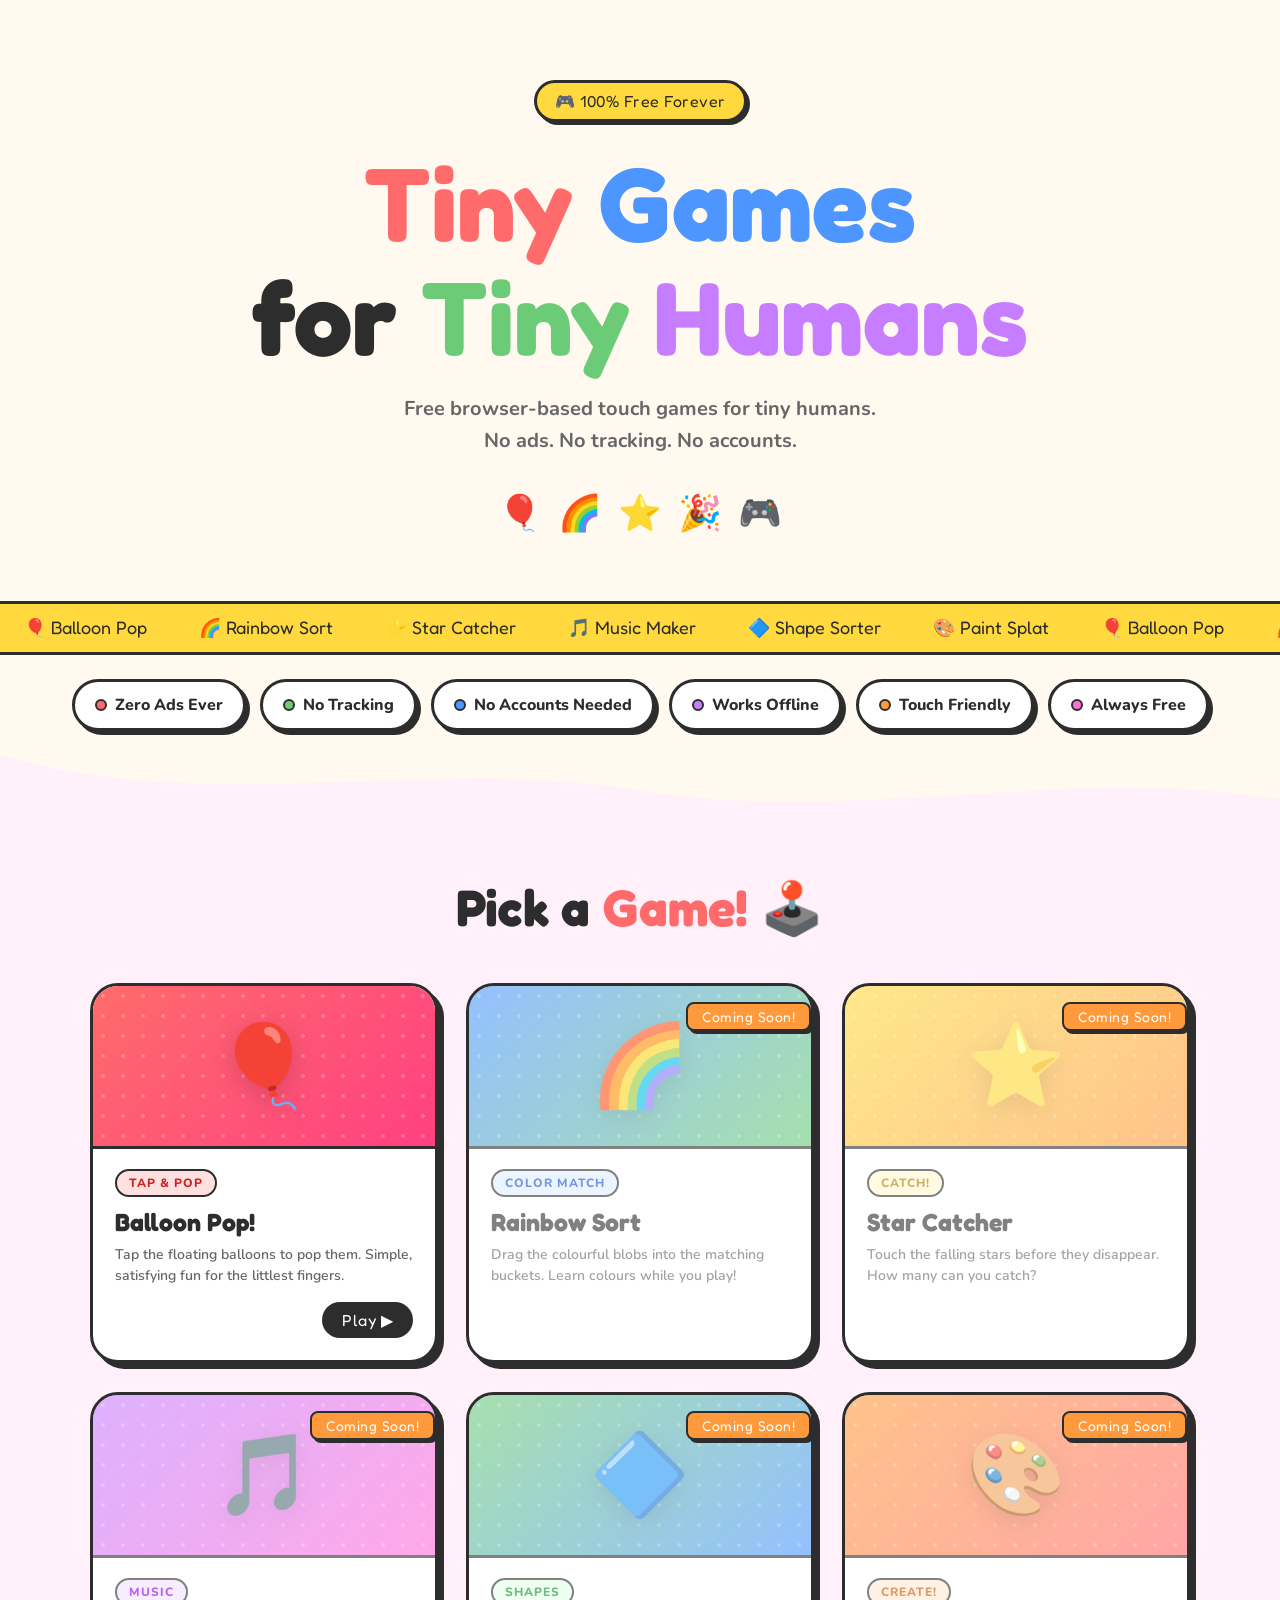
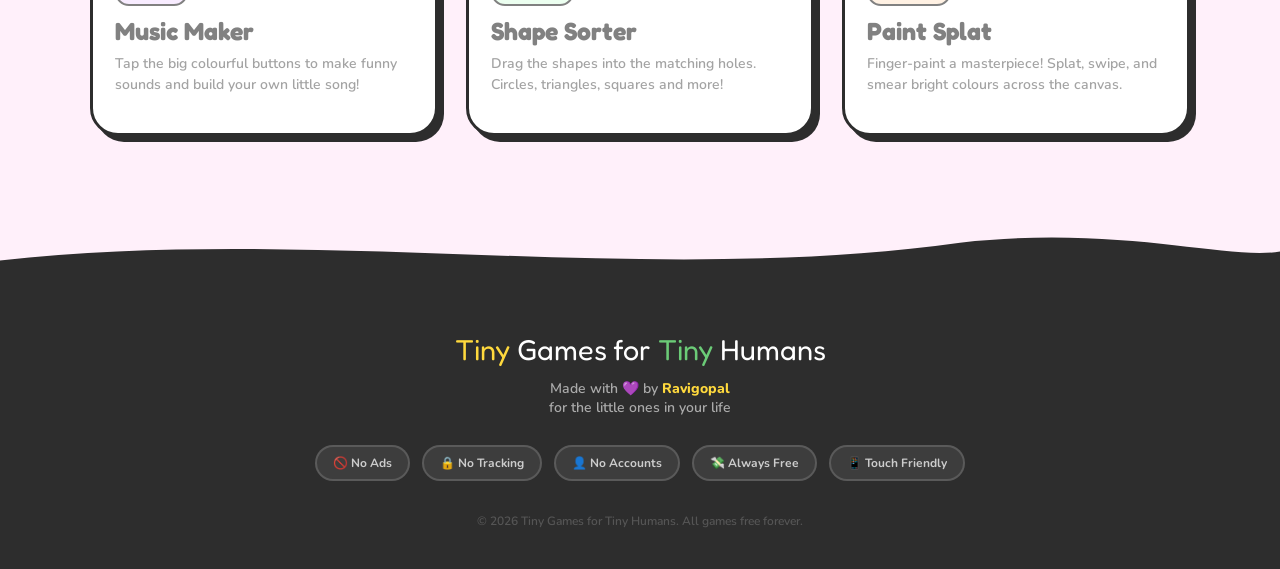
==== index.html @ e861e524 "adds ticker to landing page" ====
<!doctype html>
<html lang="en">
  <head>
    <meta charset="UTF-8" />
    <meta name="viewport" content="width=device-width, initial-scale=1.0" />

    <!-- Primary meta -->
    <title>Tiny Games for Tiny Humans — Free Browser Games for Kids</title>
    <meta
      name="description"
      content="Free browser-based touch games for tiny humans. No ads. No tracking. No accounts. Just fun."
    />
    <meta
      name="keywords"
      content="kids games, free games for toddlers, browser games, no ads kids, touch games, free toddler games"
    />
    <meta name="author" content="Tiny Games for Tiny Humans" />
    <meta name="robots" content="index, follow" />
    <meta name="theme-color" content="#FFD93D" />

    <!-- Open Graph -->
    <meta property="og:type" content="website" />
    <meta property="og:url" content="https://tinygames.ravigopal.com/" />
    <meta property="og:title" content="Tiny Games for Tiny Humans" />
    <meta
      property="og:description"
      content="Free browser-based touch games for tiny humans. No ads. No tracking. No accounts."
    />
    <meta
      property="og:image"
      content="https://tinygames.ravigopal.com/og-image.png"
    />
    <meta property="og:locale" content="en_US" />
    <meta property="og:site_name" content="Tiny Games for Tiny Humans" />

    <!-- Twitter Card -->
    <meta name="twitter:card" content="summary_large_image" />
    <meta name="twitter:title" content="Tiny Games for Tiny Humans" />
    <meta
      name="twitter:description"
      content="Free browser-based touch games for tiny humans. No ads. No tracking. No accounts."
    />
    <meta
      name="twitter:image"
      content="https://tinygames.ravigopal.com/og-image.png"
    />

    <!-- Canonical -->
    <link rel="canonical" href="https://tinygames.ravigopal.com/" />

    <!-- Fonts -->
    <link rel="preconnect" href="https://fonts.googleapis.com" />
    <link rel="preconnect" href="https://fonts.gstatic.com" crossorigin />
    <link
      href="https://fonts.googleapis.com/css2?family=Fredoka+One&family=Nunito:wght@400;600;700;800&display=swap"
      rel="stylesheet"
    />

    <!-- Stylesheet -->
    <link rel="stylesheet" href="styles.css" />
    <!-- JavaScript -->
    <script src="scripts.js"></script>
  </head>
  <body>
    <!-- Keyboard: jump past nav straight to games -->
    <a href="#games" class="skip-link">Skip to games</a>

    <!-- Decorative background (hidden from AT) -->
    <div class="bg-shapes" id="bgShapes" aria-hidden="true"></div>

    <!-- ══ HEADER / HERO ══════════════════════════════════════ -->
    <header>
      <section class="hero">
        <div class="hero-badge" aria-hidden="true">🎮 100% Free Forever</div>
        <h1 class="hero-title">
          <span class="word-tiny1">Tiny</span>
          <span class="word-games">Games</span><br />
          for <span class="word-tiny2">Tiny</span>
          <span class="word-humans">Humans</span>
        </h1>
        <p class="hero-sub">
          Free browser-based touch games for tiny humans.<br />
          No ads. No tracking. No accounts.
        </p>
        <div class="emoji-row" aria-hidden="true">
          <span>🎈</span><span>🌈</span><span>⭐</span><span>🎉</span
          ><span>🎮</span>
        </div>
      </section>
    </header>

    <!-- ══ TICKER ════════════════════════════════════════════ -->
     <div class="ticker-wrap" aria-hidden="true" role="presentation">
      <div class="ticker-track">
        <span class="ticker-item">🎈 Balloon Pop</span>
        <span class="ticker-item">🌈 Rainbow Sort</span>
        <span class="ticker-item">⭐ Star Catcher</span>
        <span class="ticker-item">🎵 Music Maker</span>
        <span class="ticker-item">🔷 Shape Sorter</span>
        <span class="ticker-item">🎨 Paint Splat</span>
        <span class="ticker-item">🎈 Balloon Pop</span>
        <span class="ticker-item">🌈 Rainbow Sort</span>
        <span class="ticker-item">⭐ Star Catcher</span>
        <span class="ticker-item">🎵 Music Maker</span>
        <span class="ticker-item">🔷 Shape Sorter</span>
        <span class="ticker-item">🎨 Paint Splat</span>
      </div>
    </div> 

    <!-- ══ PILLARS ════════════════════════════════════════════ -->
    <div class="pillars" role="list" aria-label="Our promises">
      <div class="pillar" role="listitem">
        <div
          class="dot"
          style="background: var(--color-coral)"
          aria-hidden="true"
        ></div>
        Zero Ads Ever
      </div>
      <div class="pillar" role="listitem">
        <div
          class="dot"
          style="background: var(--color-mint)"
          aria-hidden="true"
        ></div>
        No Tracking
      </div>
      <div class="pillar" role="listitem">
        <div
          class="dot"
          style="background: var(--color-blue)"
          aria-hidden="true"
        ></div>
        No Accounts Needed
      </div>
      <div class="pillar" role="listitem">
        <div
          class="dot"
          style="background: var(--color-purple)"
          aria-hidden="true"
        ></div>
        Works Offline
      </div>
      <div class="pillar" role="listitem">
        <div
          class="dot"
          style="background: var(--color-orange)"
          aria-hidden="true"
        ></div>
        Touch Friendly
      </div>
      <div class="pillar" role="listitem">
        <div
          class="dot"
          style="background: var(--color-pink)"
          aria-hidden="true"
        ></div>
        Always Free
      </div>
    </div>

    <!-- ══ WAVE ══════════════════════════════════════════════ -->
    <div class="wave" aria-hidden="true">
      <svg
        viewBox="0 0 1440 70"
        preserveAspectRatio="none"
        xmlns="http://www.w3.org/2000/svg"
      >
        <path
          d="M0,0 C240,70 480,0 720,40 C960,80 1200,10 1440,50 L1440,70 L0,70 Z"
          fill="#FFF0FA"
        />
      </svg>
    </div>

    <!-- ══ MAIN / GAMES ═══════════════════════════════════════ -->
    <main id="games">
      <section class="games-section" aria-labelledby="games-heading">
        <h2 class="section-title" id="games-heading">
          Pick a <span>Game!</span> 🕹️
        </h2>

        <div class="game-grid" role="list" aria-label="Available games">
          <!-- ·· Balloon Pop — LIVE ·· -->
          <a
            href="games/balloon-pop.html"
            class="game-card"
            role="listitem"
            aria-label="Balloon Pop — tap floating balloons to pop them. Play now."
          >
            <div
              class="card-thumb"
              style="
                background: linear-gradient(
                  135deg,
                  var(--card-balloon-from),
                  var(--card-balloon-to)
                );
              "
            >
              <span class="thumb-emoji" aria-hidden="true">🎈</span>
            </div>
            <div class="card-body">
              <div
                class="card-tag"
                style="
                  background: var(--card-balloon-tag-bg);
                  color: var(--card-balloon-tag-fg);
                "
              >
                Tap &amp; Pop
              </div>
              <h3 class="card-name">Balloon Pop!</h3>
              <p class="card-desc">
                Tap the floating balloons to pop them. Simple, satisfying fun
                for the littlest fingers.
              </p>
              <div class="card-meta">
                <span class="play-label" aria-hidden="true">Play ▶</span>
              </div>
            </div>
          </a>

          <!-- ·· Rainbow Sort — coming soon ·· -->
          <div
            class="game-card card-coming"
            role="listitem"
            aria-label="Rainbow Sort — coming soon"
          >
            <div class="coming-ribbon" aria-hidden="true">Coming Soon!</div>
            <div
              class="card-thumb"
              style="
                background: linear-gradient(
                  135deg,
                  var(--card-rainbow-from),
                  var(--card-rainbow-to)
                );
              "
            >
              <span class="thumb-emoji" aria-hidden="true">🌈</span>
            </div>
            <div class="card-body">
              <div
                class="card-tag"
                style="
                  background: var(--card-rainbow-tag-bg);
                  color: var(--card-rainbow-tag-fg);
                "
              >
                Color Match
              </div>
              <h3 class="card-name">Rainbow Sort</h3>
              <p class="card-desc">
                Drag the colourful blobs into the matching buckets. Learn
                colours while you play!
              </p>
              <div class="card-meta">
                <span class="sr-only">Coming soon</span>
              </div>
            </div>
          </div>

          <!-- ·· Star Catcher — coming soon ·· -->
          <div
            class="game-card card-coming"
            role="listitem"
            aria-label="Star Catcher — coming soon"
          >
            <div class="coming-ribbon" aria-hidden="true">Coming Soon!</div>
            <div
              class="card-thumb"
              style="
                background: linear-gradient(
                  135deg,
                  var(--card-star-from),
                  var(--card-star-to)
                );
              "
            >
              <span class="thumb-emoji" aria-hidden="true">⭐</span>
            </div>
            <div class="card-body">
              <div
                class="card-tag"
                style="
                  background: var(--card-star-tag-bg);
                  color: var(--card-star-tag-fg);
                "
              >
                Catch!
              </div>
              <h3 class="card-name">Star Catcher</h3>
              <p class="card-desc">
                Touch the falling stars before they disappear. How many can you
                catch?
              </p>
              <div class="card-meta">
                <span class="sr-only">Coming soon</span>
              </div>
            </div>
          </div>

          <!-- ·· Music Maker — coming soon ·· -->
          <div
            class="game-card card-coming"
            role="listitem"
            aria-label="Music Maker — coming soon"
          >
            <div class="coming-ribbon" aria-hidden="true">Coming Soon!</div>
            <div
              class="card-thumb"
              style="
                background: linear-gradient(
                  135deg,
                  var(--card-music-from),
                  var(--card-music-to)
                );
              "
            >
              <span class="thumb-emoji" aria-hidden="true">🎵</span>
            </div>
            <div class="card-body">
              <div
                class="card-tag"
                style="
                  background: var(--card-music-tag-bg);
                  color: var(--card-music-tag-fg);
                "
              >
                Music
              </div>
              <h3 class="card-name">Music Maker</h3>
              <p class="card-desc">
                Tap the big colourful buttons to make funny sounds and build
                your own little song!
              </p>
              <div class="card-meta">
                <span class="sr-only">Coming soon</span>
              </div>
            </div>
          </div>

          <!-- ·· Shape Sorter — coming soon ·· -->
          <div
            class="game-card card-coming"
            role="listitem"
            aria-label="Shape Sorter — coming soon"
          >
            <div class="coming-ribbon" aria-hidden="true">Coming Soon!</div>
            <div
              class="card-thumb"
              style="
                background: linear-gradient(
                  135deg,
                  var(--card-shape-from),
                  var(--card-shape-to)
                );
              "
            >
              <span class="thumb-emoji" aria-hidden="true">🔷</span>
            </div>
            <div class="card-body">
              <div
                class="card-tag"
                style="
                  background: var(--card-shape-tag-bg);
                  color: var(--card-shape-tag-fg);
                "
              >
                Shapes
              </div>
              <h3 class="card-name">Shape Sorter</h3>
              <p class="card-desc">
                Drag the shapes into the matching holes. Circles, triangles,
                squares and more!
              </p>
              <div class="card-meta">
                <span class="sr-only">Coming soon</span>
              </div>
            </div>
          </div>

          <!-- ·· Paint Splat — coming soon ·· -->
          <div
            class="game-card card-coming"
            role="listitem"
            aria-label="Paint Splat — coming soon"
          >
            <div class="coming-ribbon" aria-hidden="true">Coming Soon!</div>
            <div
              class="card-thumb"
              style="
                background: linear-gradient(
                  135deg,
                  var(--card-paint-from),
                  var(--card-paint-to)
                );
              "
            >
              <span class="thumb-emoji" aria-hidden="true">🎨</span>
            </div>
            <div class="card-body">
              <div
                class="card-tag"
                style="
                  background: var(--card-paint-tag-bg);
                  color: var(--card-paint-tag-fg);
                "
              >
                Create!
              </div>
              <h3 class="card-name">Paint Splat</h3>
              <p class="card-desc">
                Finger-paint a masterpiece! Splat, swipe, and smear bright
                colours across the canvas.
              </p>
              <div class="card-meta">
                <span class="sr-only">Coming soon</span>
              </div>
            </div>
          </div>
        </div>
      </section>
    </main>

    <!-- ══ WAVE BOTTOM ════════════════════════════════════════ -->
    <div class="wave wave-bottom" aria-hidden="true">
      <svg
        viewBox="0 0 1440 70"
        preserveAspectRatio="none"
        xmlns="http://www.w3.org/2000/svg"
      >
        <path
          d="M0,50 C360,10 720,80 1080,30 C1260,10 1380,50 1440,40 L1440,70 L0,70 Z"
          fill="#2D2D2D"
        />
      </svg>
    </div>

    <!-- ══ FOOTER ════════════════════════════════════════════ -->
    <footer class="footer">
      <div class="footer-logo" aria-label="Tiny Games for Tiny Humans">
        <span class="t1">Tiny</span> Games for
        <span class="t2">Tiny</span> Humans
      </div>
      <p class="footer-tagline">
        Made with 💜 by
        <a
          href="https://ravigopal.com"
          target="_blank"
          class="footer-link"
          rel="noopener noreferrer"
          >Ravigopal</a
        >
        </br />
        for the little ones in your life
      </p>
      <ul class="footer-pills" aria-label="Our commitments">
        <li class="footer-pill">🚫 No Ads</li>
        <li class="footer-pill">🔒 No Tracking</li>
        <li class="footer-pill">👤 No Accounts</li>
        <li class="footer-pill">💸 Always Free</li>
        <li class="footer-pill">📱 Touch Friendly</li>
      </ul>
      <p class="footer-copy">
        © 2026 Tiny Games for Tiny Humans. All games free forever.
      </p>
    </footer>
  </body>
</html>
---- styles.css ----
/* ════════════════════════════════════════════════
       LAYER ORDER
       ════════════════════════════════════════════════ */
@layer reset, tokens, base, layout, components, animations, utilities;

/* ── TOKENS ─────────────────────────────────────────────── */
@layer tokens {
  :root {
    /* Palette */
    --color-bg: #fff9f0;
    --color-surface: #ffffff;
    --color-games-bg: #fff0fa;
    --color-ink: #2d2d2d;
    --color-muted: #666666;
    --color-footer-bg: #2d2d2d;

    --color-yellow: #ffd93d;
    --color-coral: #ff6b6b;
    --color-mint: #6bcb77;
    --color-blue: #4d96ff;
    --color-purple: #c77dff;
    --color-orange: #ff9a3c;
    --color-pink: #ff6fd8;

    /* Per-card accent tokens */
    --card-balloon-from: #ff6b6b;
    --card-balloon-to: #ff4081;
    --card-balloon-tag-bg: #ffe0e0;
    --card-balloon-tag-fg: #cc2222;

    --card-rainbow-from: #4d96ff;
    --card-rainbow-to: #6bcb77;
    --card-rainbow-tag-bg: #e0edff;
    --card-rainbow-tag-fg: #1a55cc;

    --card-star-from: #ffd93d;
    --card-star-to: #ff9a3c;
    --card-star-tag-bg: #fff8d0;
    --card-star-tag-fg: #b87800;

    --card-music-from: #c77dff;
    --card-music-to: #ff6fd8;
    --card-music-tag-bg: #f3e0ff;
    --card-music-tag-fg: #8800dd;

    --card-shape-from: #6bcb77;
    --card-shape-to: #4d96ff;
    --card-shape-tag-bg: #e0ffe6;
    --card-shape-tag-fg: #1a8830;

    --card-paint-from: #ff9a3c;
    --card-paint-to: #ff6b6b;
    --card-paint-tag-bg: #ffe8d0;
    --card-paint-tag-fg: #cc5500;

    /* Typography */
    --font-display: "Fredoka One", cursive;
    --font-body: "Nunito", sans-serif;

    --text-xs: 0.75rem;
    --text-sm: 0.875rem;
    --text-base: 1rem;
    --text-lg: 1.125rem;
    --text-xl: 1.25rem;
    --text-hero: clamp(3rem, 10vw, 6.5rem);
    --text-section: clamp(2rem, 6vw, 3.2rem);

    /* Spacing */
    --space-1: 4px;
    --space-2: 8px;
    --space-3: 12px;
    --space-4: 16px;
    --space-5: 20px;
    --space-6: 24px;
    --space-8: 32px;
    --space-10: 40px;
    --space-12: 48px;
    --space-14: 56px;
    --space-16: 64px;
    --space-20: 80px;

    /* Borders */
    --border-width: 3px;
    --border-card: 3.5px;
    --border-color: var(--color-ink);
    --radius-sm: 8px;
    --radius-md: 16px;
    --radius-lg: 28px;
    --radius-pill: 50px;

    /* Neobrutalist shadows */
    --shadow-sm: 3px 3px 0 var(--color-ink);
    --shadow-md: 4px 4px 0 var(--color-ink);
    --shadow-lg: 6px 6px 0 var(--color-ink);
    --shadow-xl: 10px 10px 0 var(--color-ink);

    /* Motion */
    --ease-bounce: cubic-bezier(0.34, 1.56, 0.64, 1);
    --duration-fast: 0.15s;
    --duration-base: 0.18s;

    /* Z-index */
    --z-bg: 0;
    --z-content: 1;
    --z-ribbon: 20;
    --z-skip: 9999;
  }
}

/* ── RESET ──────────────────────────────────────────────── */
@layer reset {
  *,
  *::before,
  *::after {
    margin: 0;
    padding: 0;
    box-sizing: border-box;
  }

  html {
    scroll-behavior: smooth;
    -webkit-text-size-adjust: 100%;
  }

  img,
  svg {
    display: block;
    max-width: 100%;
  }

  button {
    font: inherit;
    cursor: pointer;
    border: none;
    background: none;
  }

  a {
    color: inherit;
    text-decoration: none;
  }

  ul,
  ol {
    list-style: none;
  }
}

/* ── BASE ───────────────────────────────────────────────── */
@layer base {
  body {
    font-family: var(--font-body);
    background-color: var(--color-bg);
    color: var(--color-ink);
    overflow-x: hidden;
    cursor:
      url("data:image/svg+xml,%3Csvg xmlns='http://www.w3.org/2000/svg' width='32' height='32' viewBox='0 0 32 32'%3E%3Ccircle cx='16' cy='16' r='12' fill='%23FFD93D' stroke='%232D2D2D' stroke-width='2.5'/%3E%3C/svg%3E")
        16 16,
      auto;
  }

  /* Vivid, consistent keyboard focus ring */
  :focus-visible {
    outline: 4px solid var(--color-blue);
    outline-offset: 3px;
    border-radius: var(--radius-sm);
  }

  /* Skip-to-content for keyboard/screen-reader users */
  .skip-link {
    position: absolute;
    top: -100%;
    left: var(--space-4);
    z-index: var(--z-skip);
    background-color: var(--color-yellow);
    color: var(--color-ink);
    font-family: var(--font-display);
    font-size: var(--text-base);
    padding: var(--space-3) var(--space-6);
    border: var(--border-width) solid var(--border-color);
    border-radius: var(--radius-pill);
    box-shadow: var(--shadow-md);
    transition: top var(--duration-fast);
  }

  .skip-link:focus {
    top: var(--space-4);
  }

  h1,
  h2,
  h3 {
    font-family: var(--font-display);
    line-height: 1.1;
  }
}

/* ── LAYOUT ─────────────────────────────────────────────── */
@layer layout {
  .bg-shapes {
    position: fixed;
    inset: 0;
    pointer-events: none;
    z-index: var(--z-bg);
    overflow: hidden;
  }

  .hero {
    position: relative;
    z-index: var(--z-content);
    text-align: center;
    padding: var(--space-20) var(--space-6) var(--space-16);
  }

  .pillars {
    position: relative;
    z-index: var(--z-content);
    display: flex;
    justify-content: center;
    flex-wrap: wrap;
    gap: 14px;
    padding: var(--space-6) var(--space-16);
  }

  .wave {
    position: relative;
    z-index: var(--z-content);
    width: 100%;
    overflow: hidden;
    line-height: 0;
    margin-bottom: -2px;
  }

  .wave svg {
    width: 100%;
  }

  .games-section {
    position: relative;
    z-index: var(--z-content);
    background-color: var(--color-games-bg);
    padding: var(--space-16) var(--space-6) var(--space-20);
  }

  .game-grid {
    display: grid;
    grid-template-columns: repeat(auto-fill, minmax(280px, 1fr));
    gap: 28px;
    max-width: 1100px;
    margin: 0 auto;
  }

  .footer {
    position: relative;
    z-index: var(--z-content);
    background-color: var(--color-footer-bg);
    color: var(--color-surface);
    text-align: center;
    padding: var(--space-14) var(--space-6) var(--space-10);
  }

  .footer-pills {
    display: flex;
    justify-content: center;
    gap: var(--space-3);
    flex-wrap: wrap;
    margin-bottom: var(--space-8);
  }

  @media (max-width: 500px) {
    .hero {
      padding: var(--space-16) var(--space-4) var(--space-10);
    }
    .game-grid {
      grid-template-columns: 1fr;
    }
    .pillars {
      gap: var(--space-3);
    }
  }
}

/* ── COMPONENTS ─────────────────────────────────────────── */
@layer components {
  /* Background deco */
  .shape {
    position: absolute;
    border-radius: 50%;
    opacity: 0.12;
    animation: drift linear infinite;
  }

  .star {
    position: absolute;
    font-size: 1.4rem;
    opacity: 0.18;
    animation: twinkle ease-in-out infinite alternate;
    pointer-events: none;
    user-select: none;
  }

  /* Hero */
  .hero-badge {
    display: inline-block;
    background-color: var(--color-yellow);
    color: var(--color-ink);
    font-family: var(--font-display);
    font-size: var(--text-base);
    padding: var(--space-2) 18px;
    border-radius: var(--radius-pill);
    border: var(--border-width) solid var(--border-color);
    box-shadow: var(--shadow-sm);
    margin-bottom: var(--space-6);
    letter-spacing: 0.5px;
    animation: popIn 0.5s var(--ease-bounce) both;
  }

  .hero-title {
    font-size: var(--text-hero);
    color: var(--color-ink);
    margin-bottom: var(--space-3);
    animation: popIn 0.5s 0.1s var(--ease-bounce) both;
  }

  .hero-title .word-tiny1 {
    color: var(--color-coral);
  }
  .hero-title .word-games {
    color: var(--color-blue);
  }
  .hero-title .word-tiny2 {
    color: var(--color-mint);
  }
  .hero-title .word-humans {
    color: var(--color-purple);
  }

  .hero-sub {
    font-size: clamp(var(--text-base), 3vw, var(--text-xl));
    font-weight: 700;
    color: var(--color-muted);
    max-width: 520px;
    margin: 18px auto 0;
    line-height: 1.6;
    animation: popIn 0.5s 0.2s var(--ease-bounce) both;
  }

  .emoji-row {
    display: flex;
    justify-content: center;
    gap: var(--space-4);
    margin: var(--space-8) 0 0;
    font-size: 2.2rem;
    animation: popIn 0.5s 0.3s var(--ease-bounce) both;
  }

  .emoji-row span {
    display: inline-block;
    animation: bounce ease-in-out infinite alternate;
  }
  .emoji-row span:nth-child(1) {
    animation-duration: 0.9s;
    animation-delay: 0s;
  }
  .emoji-row span:nth-child(2) {
    animation-duration: 1.1s;
    animation-delay: 0.15s;
  }
  .emoji-row span:nth-child(3) {
    animation-duration: 0.8s;
    animation-delay: 0.3s;
  }
  .emoji-row span:nth-child(4) {
    animation-duration: 1s;
    animation-delay: 0.1s;
  }
  .emoji-row span:nth-child(5) {
    animation-duration: 0.95s;
    animation-delay: 0.25s;
  }

  /* Pillars */
  .pillar {
    display: flex;
    align-items: center;
    gap: var(--space-2);
    background-color: var(--color-surface);
    border: var(--border-width) solid var(--border-color);
    border-radius: var(--radius-pill);
    padding: var(--space-3) var(--space-5);
    font-weight: 800;
    font-size: var(--text-base);
    box-shadow: var(--shadow-md);
    transition:
      transform var(--duration-fast) ease,
      box-shadow var(--duration-fast) ease;
  }

  .pillar:hover {
    transform: translate(-2px, -2px);
    box-shadow: var(--shadow-lg);
  }

  .pillar .dot {
    width: 12px;
    height: 12px;
    border-radius: 50%;
    border: 2px solid var(--border-color);
    flex-shrink: 0;
  }

  /* Ticker */
  .ticker-wrap {
    position: relative;
    z-index: var(--z-content);
    overflow: hidden;
    background-color: var(--color-yellow);
    border-top: var(--border-width) solid var(--border-color);
    border-bottom: var(--border-width) solid var(--border-color);
    padding: var(--space-3) 0;
    white-space: nowrap;
  }

  .ticker-track {
    display: inline-block;
    animation: ticker 22s linear infinite;
  }

  .ticker-item {
    display: inline-block;
    font-family: var(--font-display);
    font-size: var(--text-lg);
    color: var(--color-ink);
    margin: 0 var(--space-6);
  }

  /* Section heading */
  .section-title {
    font-size: var(--text-section);
    text-align: center;
    margin-bottom: var(--space-12);
    color: var(--color-ink);
  }

  .section-title span {
    color: var(--color-coral);
  }

  /* Game card */
  .game-card {
    background-color: var(--color-surface);
    border: var(--border-card) solid var(--border-color);
    border-radius: var(--radius-lg);
    overflow: hidden;
    box-shadow: var(--shadow-lg);
    display: block;
    position: relative;
    animation: popIn 0.5s var(--ease-bounce) both;
    transition:
      transform var(--duration-base) var(--ease-bounce),
      box-shadow var(--duration-base) ease;
  }

  /* Only live link-cards are interactive */
  a.game-card {
    cursor: pointer;
  }

  div.game-card {
    cursor: default;
  }

  a.game-card:hover,
  a.game-card:focus-visible {
    transform: translate(-4px, -4px) rotate(-1deg);
    box-shadow: var(--shadow-xl);
  }

  a.game-card:active {
    transform: translate(2px, 2px);
    box-shadow: var(--shadow-sm);
  }

  .game-card:nth-child(1) {
    animation-delay: 0.05s;
  }
  .game-card:nth-child(2) {
    animation-delay: 0.12s;
  }
  .game-card:nth-child(3) {
    animation-delay: 0.19s;
  }
  .game-card:nth-child(4) {
    animation-delay: 0.26s;
  }
  .game-card:nth-child(5) {
    animation-delay: 0.33s;
  }
  .game-card:nth-child(6) {
    animation-delay: 0.4s;
  }

  .card-thumb {
    height: 160px;
    display: flex;
    align-items: center;
    justify-content: center;
    font-size: 5rem;
    position: relative;
    overflow: hidden;
  }

  /* Polka dot overlay */
  .card-thumb::after {
    content: "";
    position: absolute;
    inset: 0;
    background-image: radial-gradient(
      circle,
      rgba(255, 255, 255, 0.22) 2px,
      transparent 2px
    );
    background-size: 20px 20px;
  }

  .thumb-emoji {
    position: relative;
    z-index: 1;
    animation: thumbBounce 1.2s ease-in-out infinite alternate;
    filter: drop-shadow(0 6px 12px rgba(0, 0, 0, 0.15));
  }

  .card-body {
    padding: var(--space-5) 22px 22px;
    border-top: var(--border-width) solid var(--border-color);
  }

  .card-tag {
    display: inline-block;
    font-size: var(--text-xs);
    font-weight: 800;
    text-transform: uppercase;
    letter-spacing: 1px;
    padding: var(--space-1) var(--space-3);
    border-radius: var(--radius-pill);
    border: 2px solid var(--border-color);
    margin-bottom: var(--space-3);
  }

  .card-name {
    font-family: var(--font-display);
    font-size: 1.55rem;
    margin-bottom: var(--space-2);
  }

  .card-desc {
    font-size: var(--text-sm);
    font-weight: 600;
    color: var(--color-muted);
    line-height: 1.5;
    margin-bottom: var(--space-4);
  }

  .card-meta {
    display: flex;
    align-items: center;
  }

  /* Play label — not a real button, decorative only (parent <a> handles interaction) */
  .play-label {
    margin-left: auto;
    background-color: var(--color-ink);
    color: var(--color-surface);
    font-family: var(--font-display);
    font-size: var(--text-base);
    border-radius: var(--radius-pill);
    padding: var(--space-2) var(--space-5);
    letter-spacing: 0.5px;
    transition: background-color var(--duration-fast);
    pointer-events: none;
    user-select: none;
  }

  a.game-card:hover .play-label,
  a.game-card:focus-visible .play-label {
    background-color: var(--color-coral);
  }

  /* Coming-soon state */
  .card-coming .card-thumb,
  .card-coming .card-body {
    opacity: 0.6;
  }

  .coming-ribbon {
    position: absolute;
    top: var(--space-4);
    right: 0;
    background-color: var(--color-orange);
    color: var(--color-surface);
    font-family: var(--font-display);
    font-size: var(--text-sm);
    padding: var(--space-1) 14px;
    border: 2px solid var(--border-color);
    border-radius: var(--radius-sm);
    box-shadow: var(--shadow-sm);
    z-index: var(--z-ribbon);
    letter-spacing: 0.5px;
  }

  /* Footer */
  .footer-logo {
    font-family: var(--font-display);
    font-size: 1.8rem;
    margin-bottom: var(--space-3);
  }
  .footer-logo .t1 {
    color: var(--color-yellow);
  }
  .footer-logo .t2 {
    color: var(--color-mint);
  }

  .footer-tagline {
    font-size: var(--text-sm);
    font-weight: 600;
    color: #aaa;
    margin-bottom: 28px;
  }

  .footer-pill {
    background-color: rgba(255, 255, 255, 0.08);
    border: 2px solid rgba(255, 255, 255, 0.15);
    border-radius: var(--radius-pill);
    padding: var(--space-2) var(--space-4);
    font-size: var(--text-xs);
    font-weight: 700;
    color: #ccc;
  }

  .footer-copy {
    font-size: var(--text-xs);
    color: #555;
    font-weight: 600;
    margin-top: var(--space-8);
  }

  .footer-link {
    color: var(--color-yellow);
    font-weight: 800;
    transition: color var(--duration-fast);
  }
}

/* ── ANIMATIONS ─────────────────────────────────────────── */
@layer animations {
  @keyframes popIn {
    from {
      opacity: 0;
      transform: scale(0.7) translateY(20px);
    }
    to {
      opacity: 1;
      transform: scale(1) translateY(0);
    }
  }

  @keyframes bounce {
    from {
      transform: translateY(0) rotate(-5deg);
    }
    to {
      transform: translateY(-14px) rotate(5deg);
    }
  }

  @keyframes drift {
    0% {
      transform: translateY(0) rotate(0deg);
    }
    50% {
      transform: translateY(-30px) rotate(180deg);
    }
    100% {
      transform: translateY(0) rotate(360deg);
    }
  }

  @keyframes twinkle {
    from {
      transform: scale(0.8) rotate(-10deg);
      opacity: 0.12;
    }
    to {
      transform: scale(1.2) rotate(10deg);
      opacity: 0.28;
    }
  }

  @keyframes thumbBounce {
    from {
      transform: scale(1) rotate(-6deg);
    }
    to {
      transform: scale(1.12) rotate(6deg);
    }
  }

  @keyframes ticker {
    from {
      transform: translateX(0);
    }
    to {
      transform: translateX(-50%);
    }
  }

  @media (prefers-reduced-motion: reduce) {
    *,
    *::before,
    *::after {
      animation-duration: 0.01ms !important;
      animation-iteration-count: 1 !important;
      transition-duration: 0.01ms !important;
    }
  }
}

/* ── UTILITIES ──────────────────────────────────────────── */
@layer utilities {
  .sr-only {
    position: absolute;
    width: 1px;
    height: 1px;
    padding: 0;
    margin: -1px;
    overflow: hidden;
    clip: rect(0, 0, 0, 0);
    white-space: nowrap;
    border: 0;
  }

  .wave-bottom {
    background-color: var(--color-games-bg);
  }
}
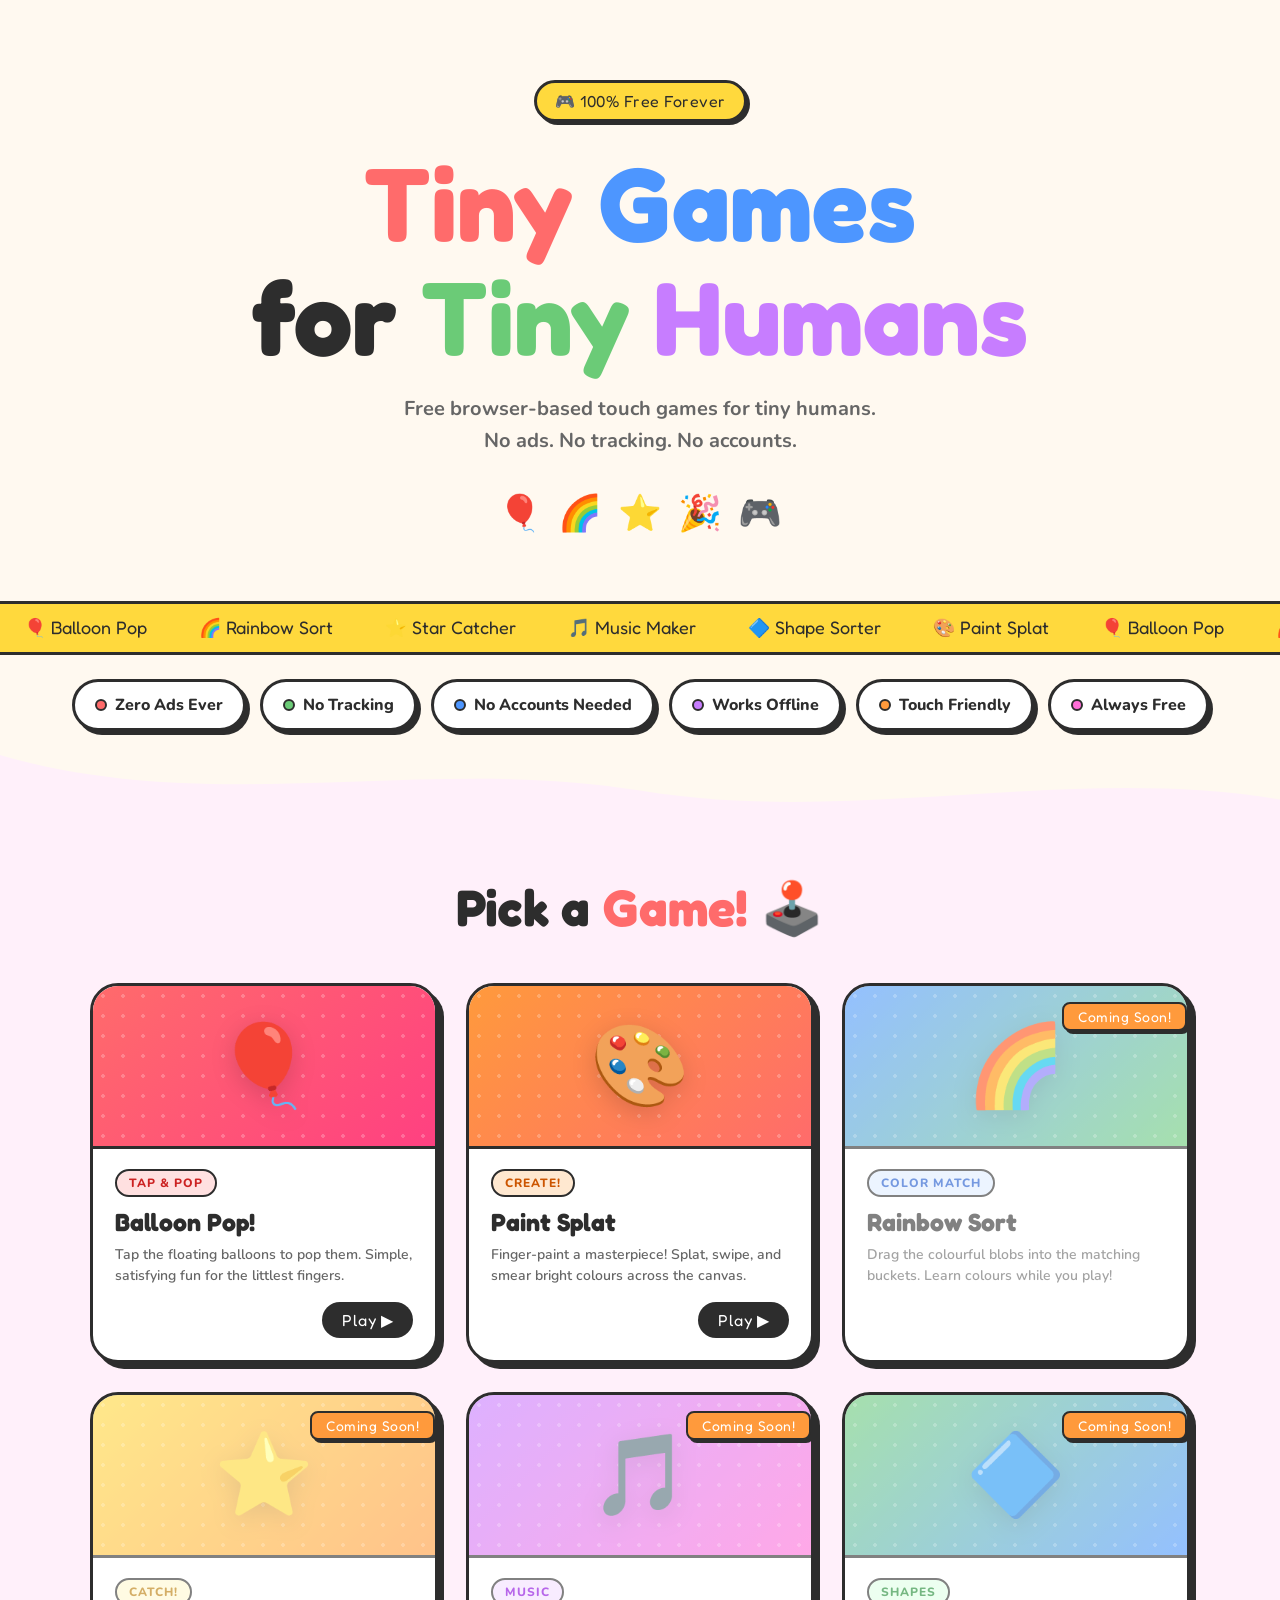
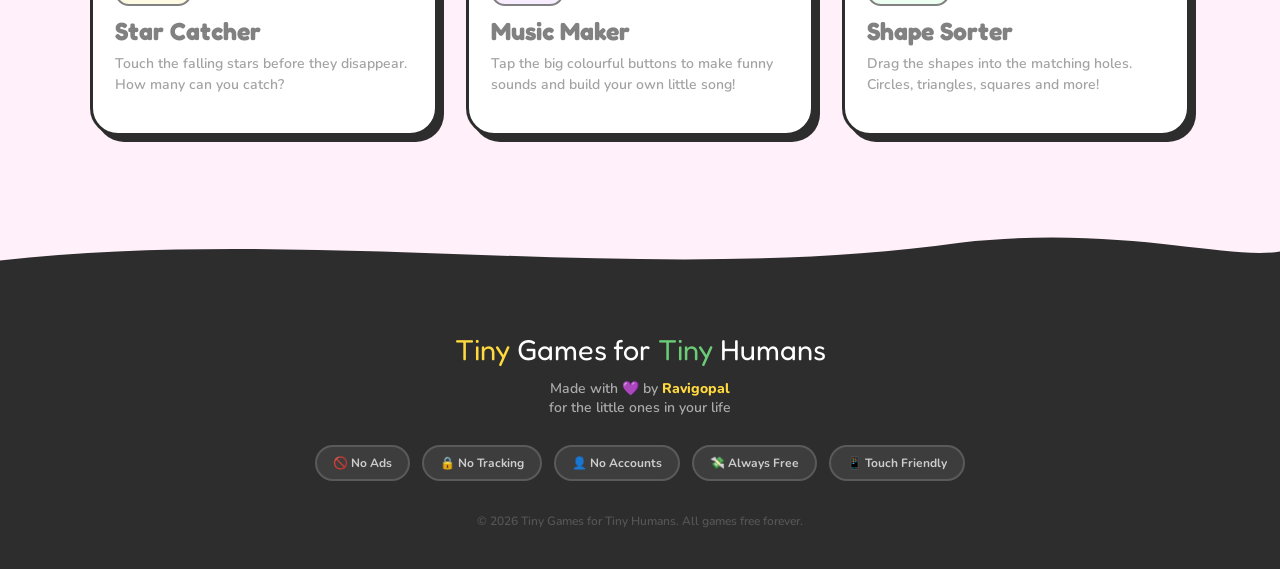
==== commit 46f48209: "adds paint splat game" ====
--- a/index.html
+++ b/index.html
@@ -183,7 +183,7 @@
         <div class="game-grid" role="list" aria-label="Available games">
           <!-- ·· Balloon Pop — LIVE ·· -->
           <a
-            href="games/balloon-pop.html"
+            href="games/balloon-pop/"
             class="game-card"
             role="listitem"
             aria-label="Balloon Pop — tap floating balloons to pop them. Play now."
@@ -214,6 +214,46 @@
               <p class="card-desc">
                 Tap the floating balloons to pop them. Simple, satisfying fun
                 for the littlest fingers.
+              </p>
+              <div class="card-meta">
+                <span class="play-label" aria-hidden="true">Play ▶</span>
+              </div>
+            </div>
+          </a>
+
+          <!-- ·· Paint Splat ·· -->
+          <a
+           href="games/paint-splat/"
+            class="game-card"
+            role="listitem"
+            aria-label="Paint Splat - Tap and drag to create rainbow paint splashes. Play now."
+          >
+            <div
+              class="card-thumb"
+              style="
+                background: linear-gradient(
+                  135deg,
+                  var(--card-paint-from),
+                  var(--card-paint-to)
+                );
+              "
+            >
+              <span class="thumb-emoji" aria-hidden="true">🎨</span>
+            </div>
+            <div class="card-body">
+              <div
+                class="card-tag"
+                style="
+                  background: var(--card-paint-tag-bg);
+                  color: var(--card-paint-tag-fg);
+                "
+              >
+                Create!
+              </div>
+              <h3 class="card-name">Paint Splat</h3>
+              <p class="card-desc">
+                Finger-paint a masterpiece! Splat, swipe, and smear bright
+                colours across the canvas.
               </p>
               <div class="card-meta">
                 <span class="play-label" aria-hidden="true">Play ▶</span>
@@ -381,45 +421,7 @@
             </div>
           </div>
 
-          <!-- ·· Paint Splat — coming soon ·· -->
-          <div
-            class="game-card card-coming"
-            role="listitem"
-            aria-label="Paint Splat — coming soon"
-          >
-            <div class="coming-ribbon" aria-hidden="true">Coming Soon!</div>
-            <div
-              class="card-thumb"
-              style="
-                background: linear-gradient(
-                  135deg,
-                  var(--card-paint-from),
-                  var(--card-paint-to)
-                );
-              "
-            >
-              <span class="thumb-emoji" aria-hidden="true">🎨</span>
-            </div>
-            <div class="card-body">
-              <div
-                class="card-tag"
-                style="
-                  background: var(--card-paint-tag-bg);
-                  color: var(--card-paint-tag-fg);
-                "
-              >
-                Create!
-              </div>
-              <h3 class="card-name">Paint Splat</h3>
-              <p class="card-desc">
-                Finger-paint a masterpiece! Splat, swipe, and smear bright
-                colours across the canvas.
-              </p>
-              <div class="card-meta">
-                <span class="sr-only">Coming soon</span>
-              </div>
-            </div>
-          </div>
+  
         </div>
       </section>
     </main>
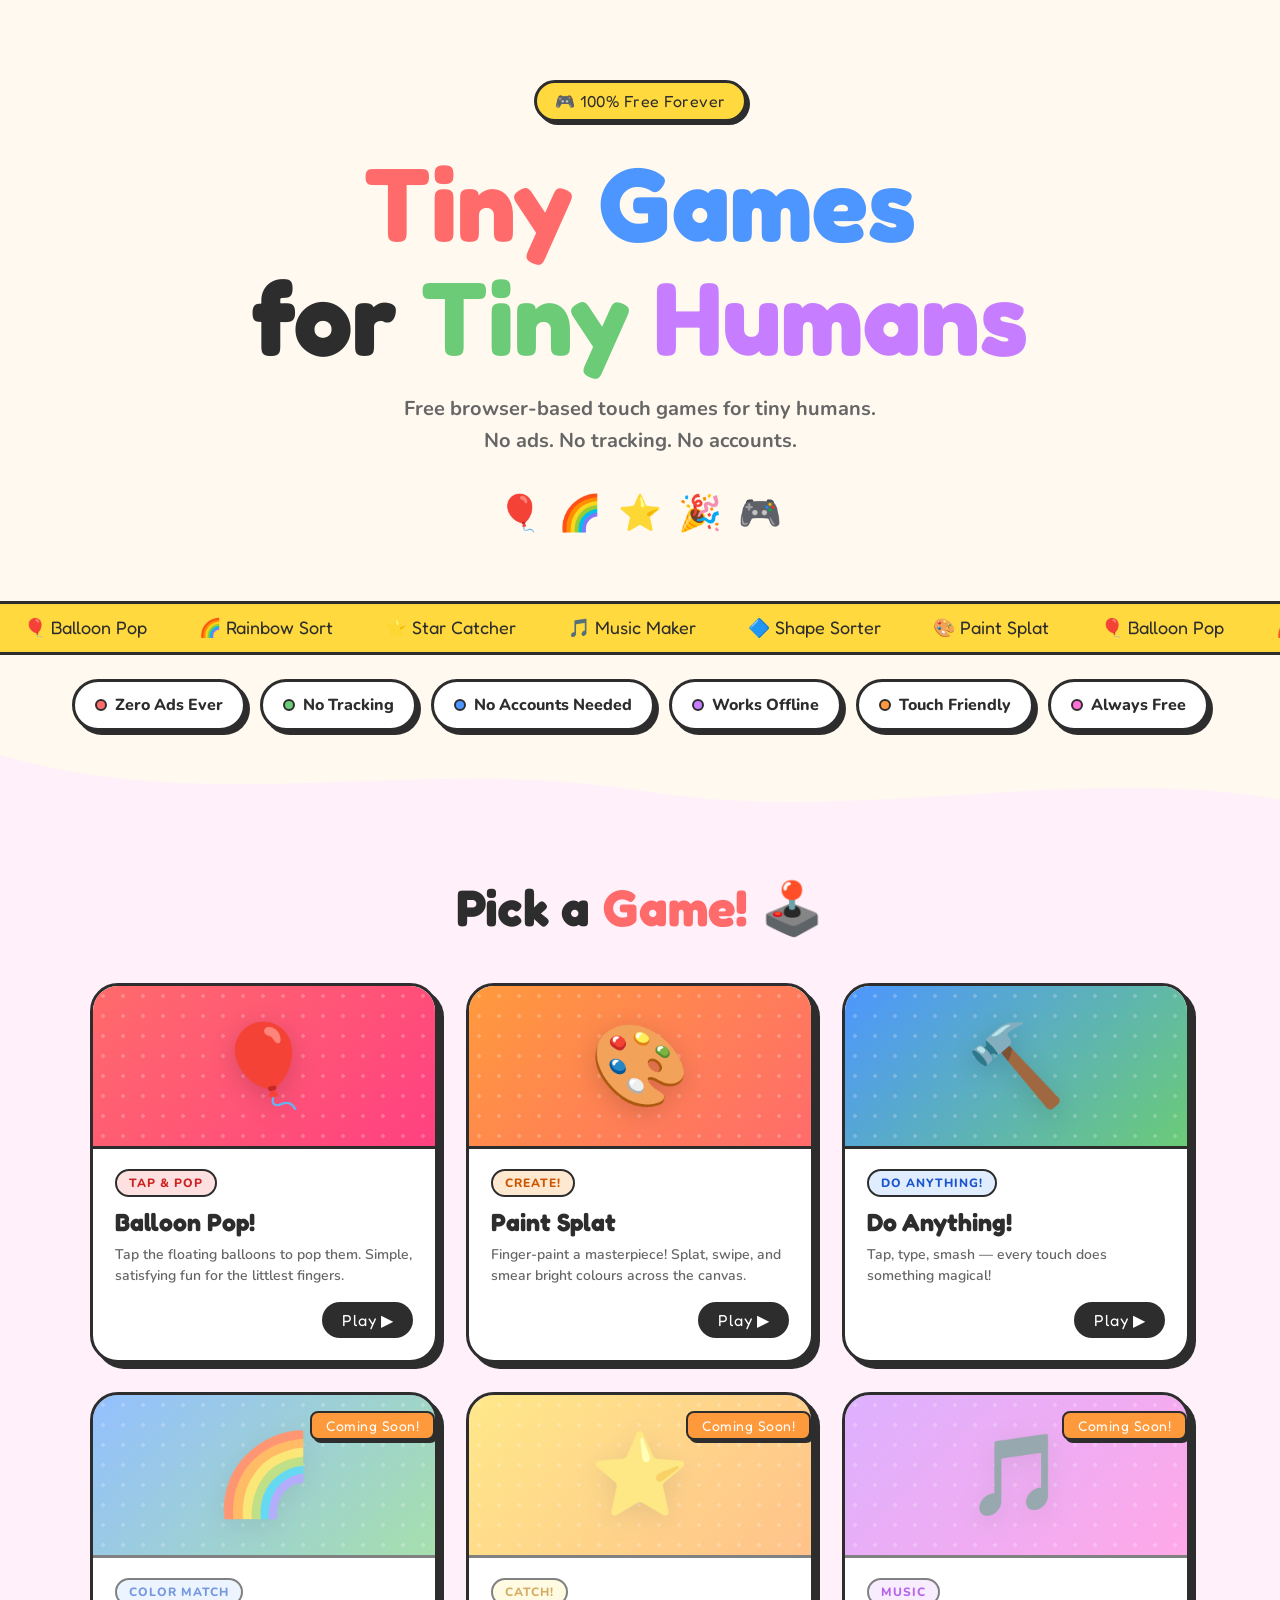
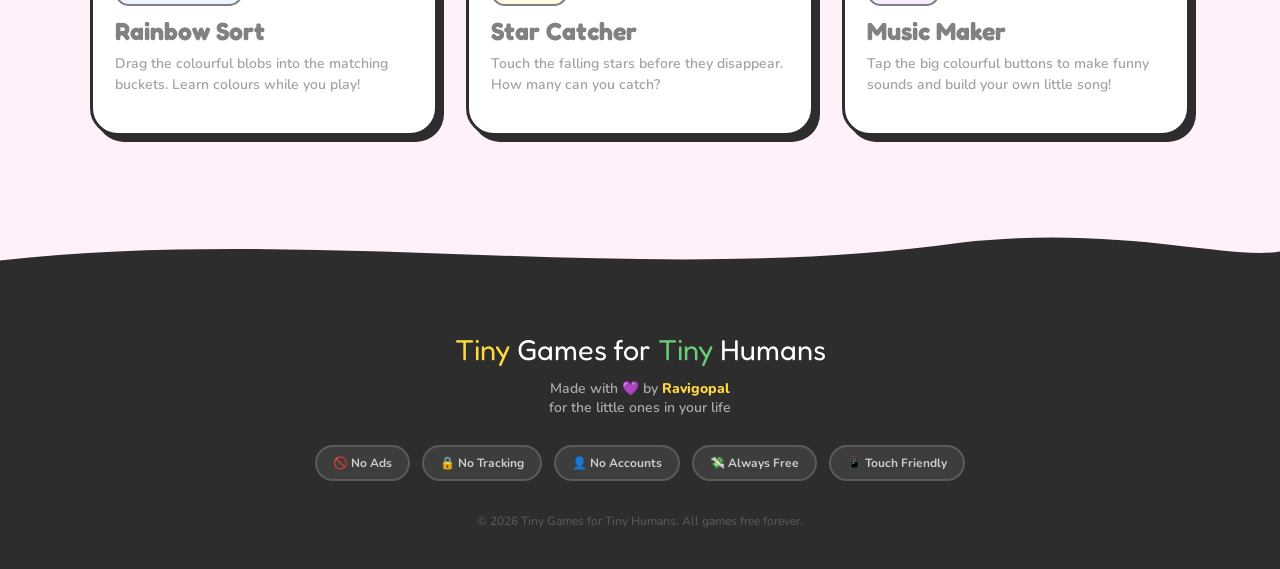
==== commit f173c600: "adds do anything game" ====
--- a/index.html
+++ b/index.html
@@ -99,7 +99,7 @@
         <span class="ticker-item">🔷 Shape Sorter</span>
         <span class="ticker-item">🎨 Paint Splat</span>
         <span class="ticker-item">🎈 Balloon Pop</span>
-        <span class="ticker-item">🌈 Rainbow Sort</span>
+        <span class="ticker-item">🌈 Do Anything!</span>
         <span class="ticker-item">⭐ Star Catcher</span>
         <span class="ticker-item">🎵 Music Maker</span>
         <span class="ticker-item">🔷 Shape Sorter</span>
@@ -261,6 +261,45 @@
             </div>
           </a>
 
+           <!-- ·· Do Anything! ·· -->
+           <a
+           href="games/do-anything/"
+            class="game-card"
+            role="listitem"
+            aria-label="Do Anything! - Tap, type, smash — every touch does something magical! Play now."
+          >
+            <div
+              class="card-thumb"
+              style="
+                background: linear-gradient(
+                  135deg,
+                  var(--card-rainbow-from),
+                  var(--card-rainbow-to)
+                );
+              "
+            >
+              <span class="thumb-emoji" aria-hidden="true">🔨</span>
+            </div>
+            <div class="card-body">
+              <div
+                class="card-tag"
+                style="
+                background: var(--card-rainbow-tag-bg);
+                color: var(--card-rainbow-tag-fg);
+              "
+              >
+                Do Anything!
+              </div>
+              <h3 class="card-name">Do Anything!</h3>
+              <p class="card-desc">
+                Tap, type, smash — every touch does something magical!
+              </p>
+              <div class="card-meta">
+                <span class="play-label" aria-hidden="true">Play ▶</span>
+              </div>
+            </div>
+          </a>
+
           <!-- ·· Rainbow Sort — coming soon ·· -->
           <div
             class="game-card card-coming"
@@ -382,7 +421,7 @@
           </div>
 
           <!-- ·· Shape Sorter — coming soon ·· -->
-          <div
+          <!-- <div
             class="game-card card-coming"
             role="listitem"
             aria-label="Shape Sorter — coming soon"
@@ -419,7 +458,7 @@
                 <span class="sr-only">Coming soon</span>
               </div>
             </div>
-          </div>
+          </div> -->
 
   
         </div>
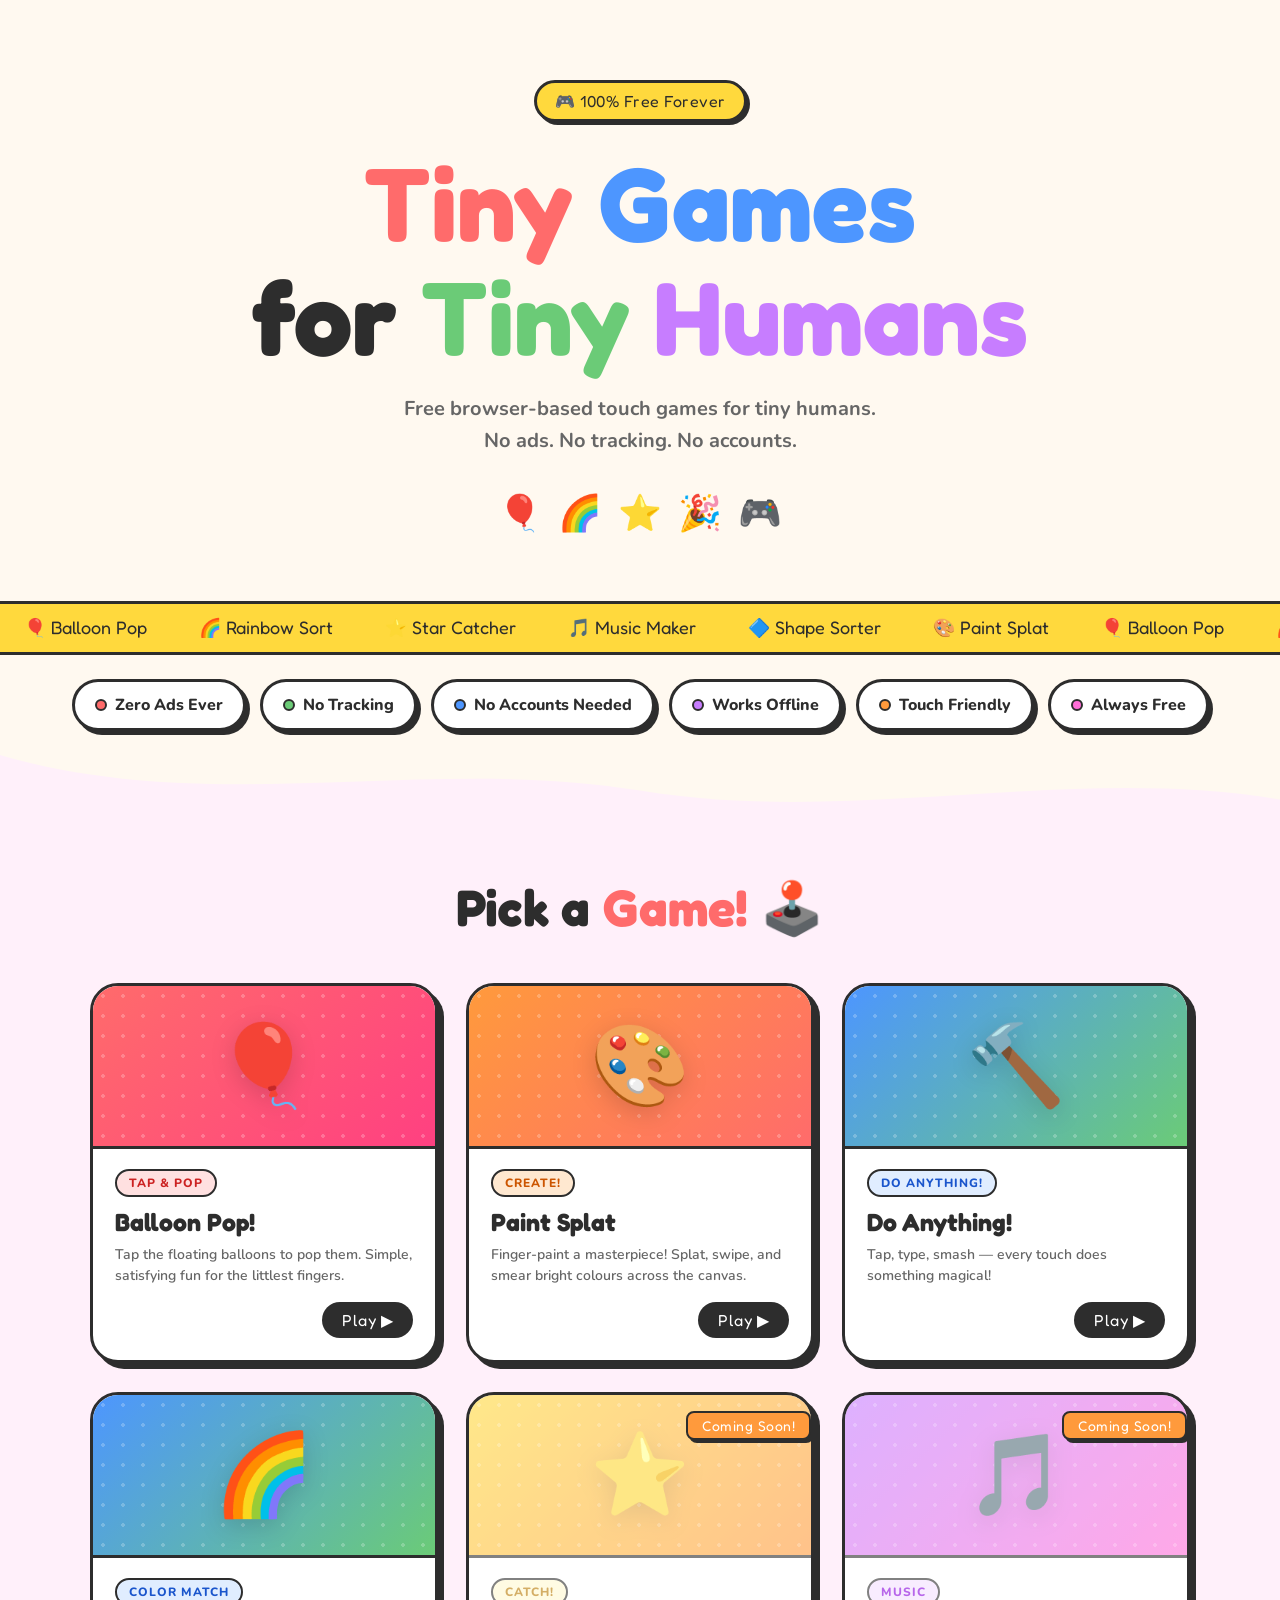
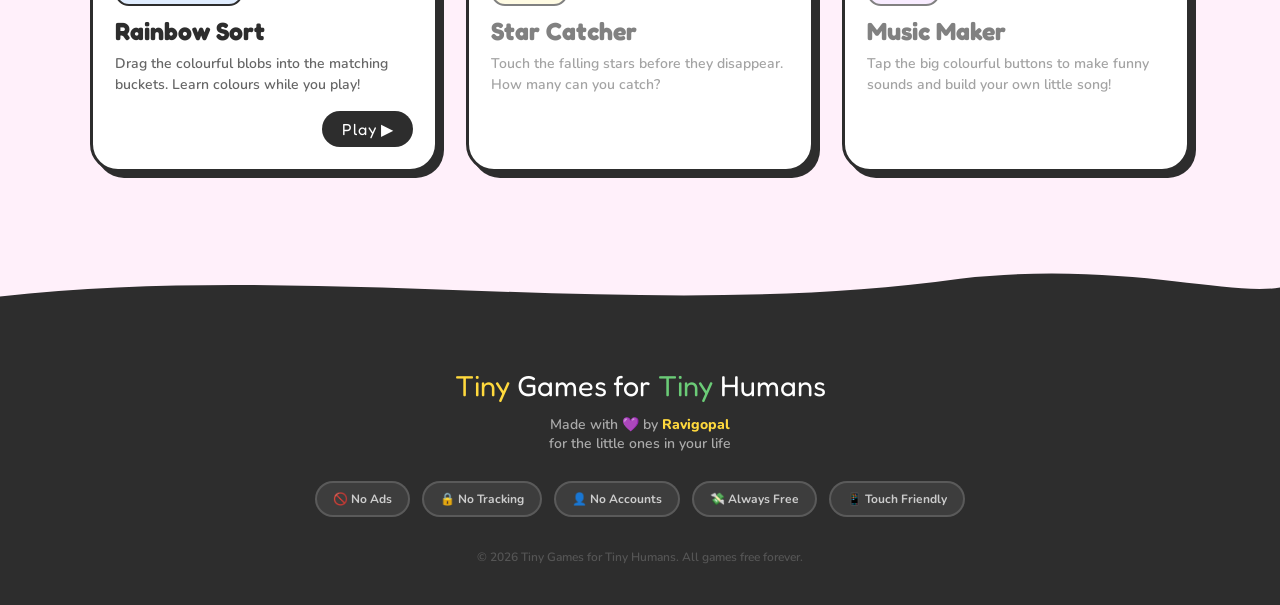
==== commit cea39433: "adds rainbow sort game" ====
--- a/index.html
+++ b/index.html
@@ -301,12 +301,13 @@
           </a>
 
           <!-- ·· Rainbow Sort — coming soon ·· -->
-          <div
-            class="game-card card-coming"
-            role="listitem"
-            aria-label="Rainbow Sort — coming soon"
-          >
-            <div class="coming-ribbon" aria-hidden="true">Coming Soon!</div>
+          <a
+           href="games/rainbow-sort/"
+            class="game-card"
+            role="listitem"
+            aria-label="Rainbow Sort — drag the colourful blobs into the matching buckets. Learn colours while you play! Play now."
+          >
+
             <div
               class="card-thumb"
               style="
@@ -335,10 +336,10 @@
                 colours while you play!
               </p>
               <div class="card-meta">
-                <span class="sr-only">Coming soon</span>
-              </div>
-            </div>
-          </div>
+                <span class="play-label" aria-hidden="true">Play ▶</span>
+              </div>
+            </div>
+          </a>
 
           <!-- ·· Star Catcher — coming soon ·· -->
           <div
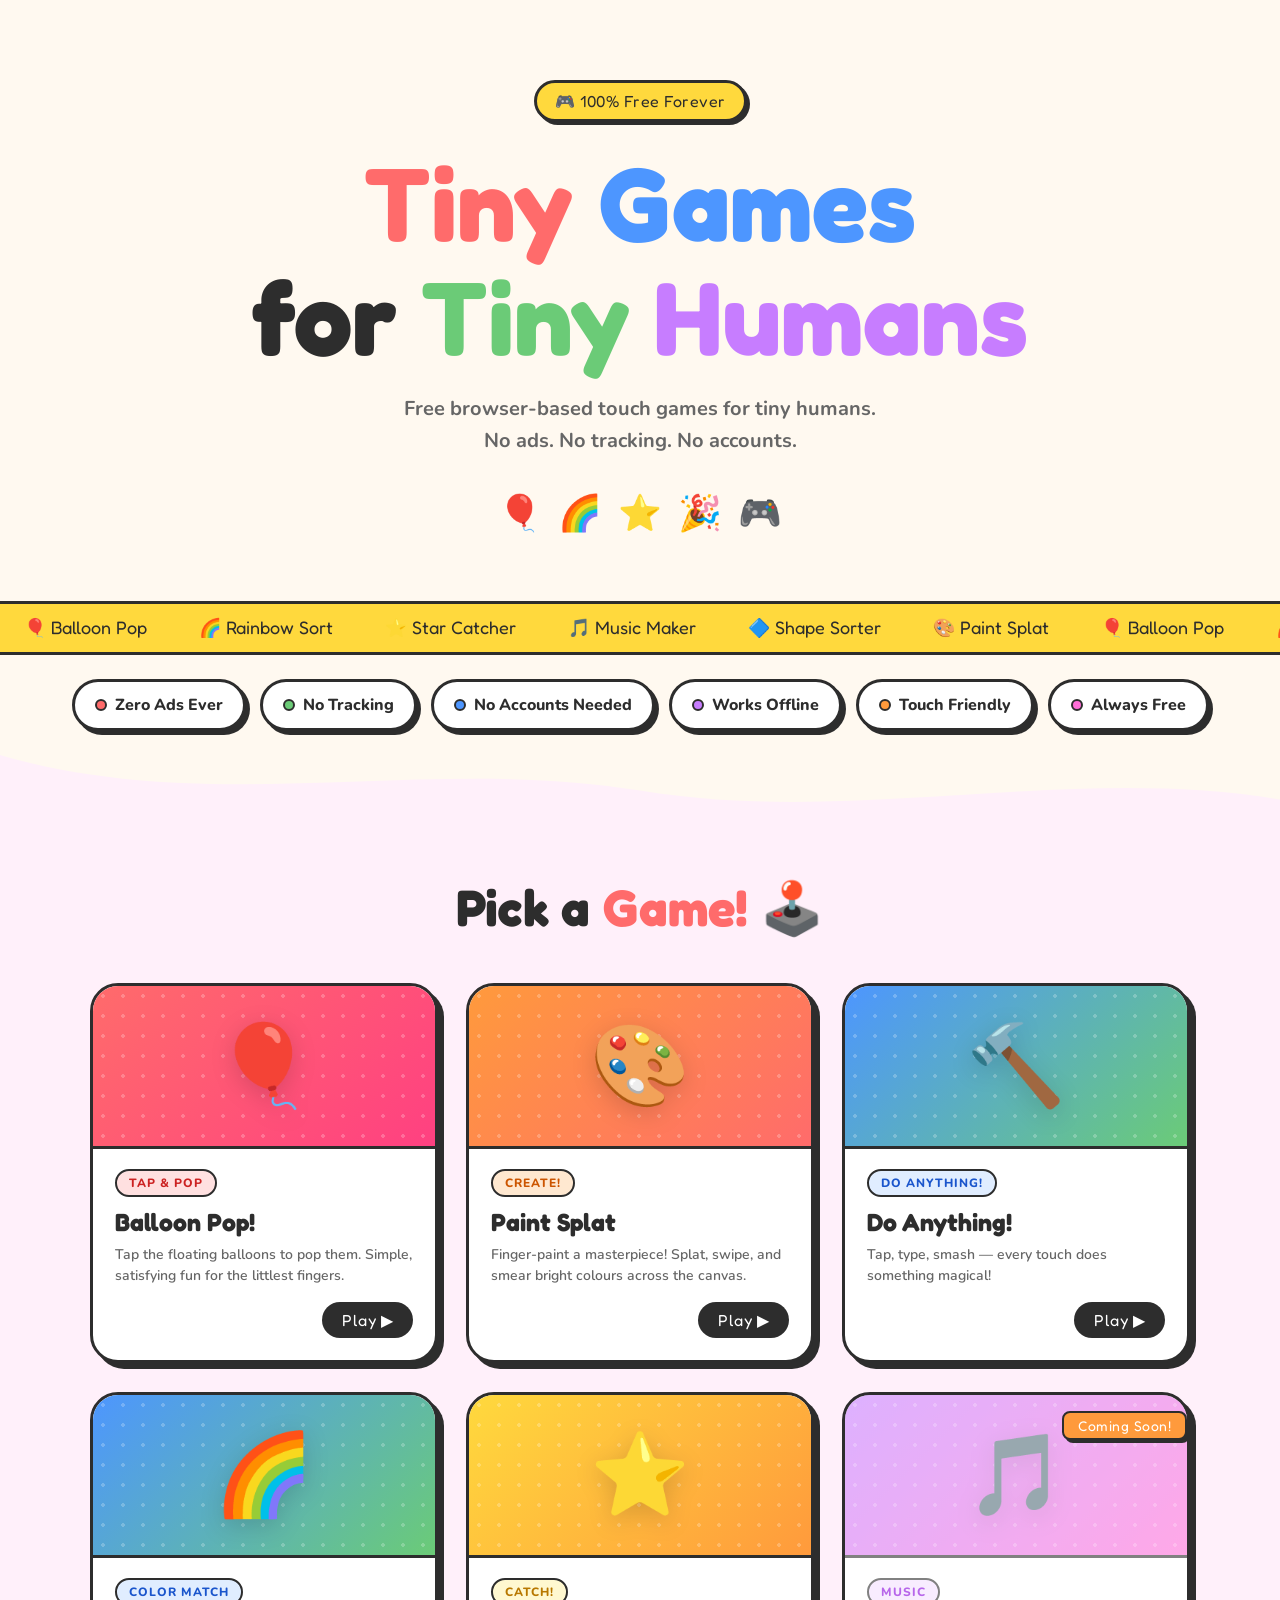
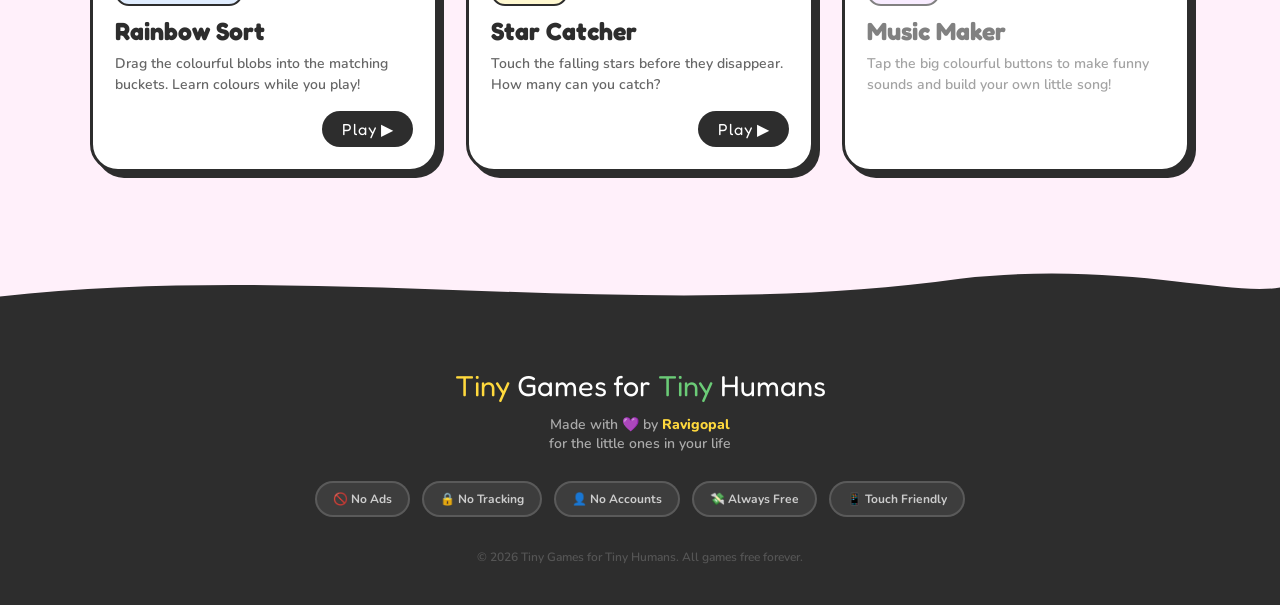
==== commit f828703c: "adds star catcher" ====
--- a/index.html
+++ b/index.html
@@ -342,12 +342,13 @@
           </a>
 
           <!-- ·· Star Catcher — coming soon ·· -->
-          <div
-            class="game-card card-coming"
-            role="listitem"
-            aria-label="Star Catcher — coming soon"
-          >
-            <div class="coming-ribbon" aria-hidden="true">Coming Soon!</div>
+          <a
+          href="games/star-catcher/"
+            class="game-card"
+            role="listitem"
+            aria-label="Star Catcher — touch the falling stars before they disappear. Play now."
+          >
+          
             <div
               class="card-thumb"
               style="
@@ -376,10 +377,10 @@
                 catch?
               </p>
               <div class="card-meta">
-                <span class="sr-only">Coming soon</span>
-              </div>
-            </div>
-          </div>
+                <span class="play-label" aria-hidden="true">Play ▶</span>
+              </div>
+            </div>
+          </a>
 
           <!-- ·· Music Maker — coming soon ·· -->
           <div
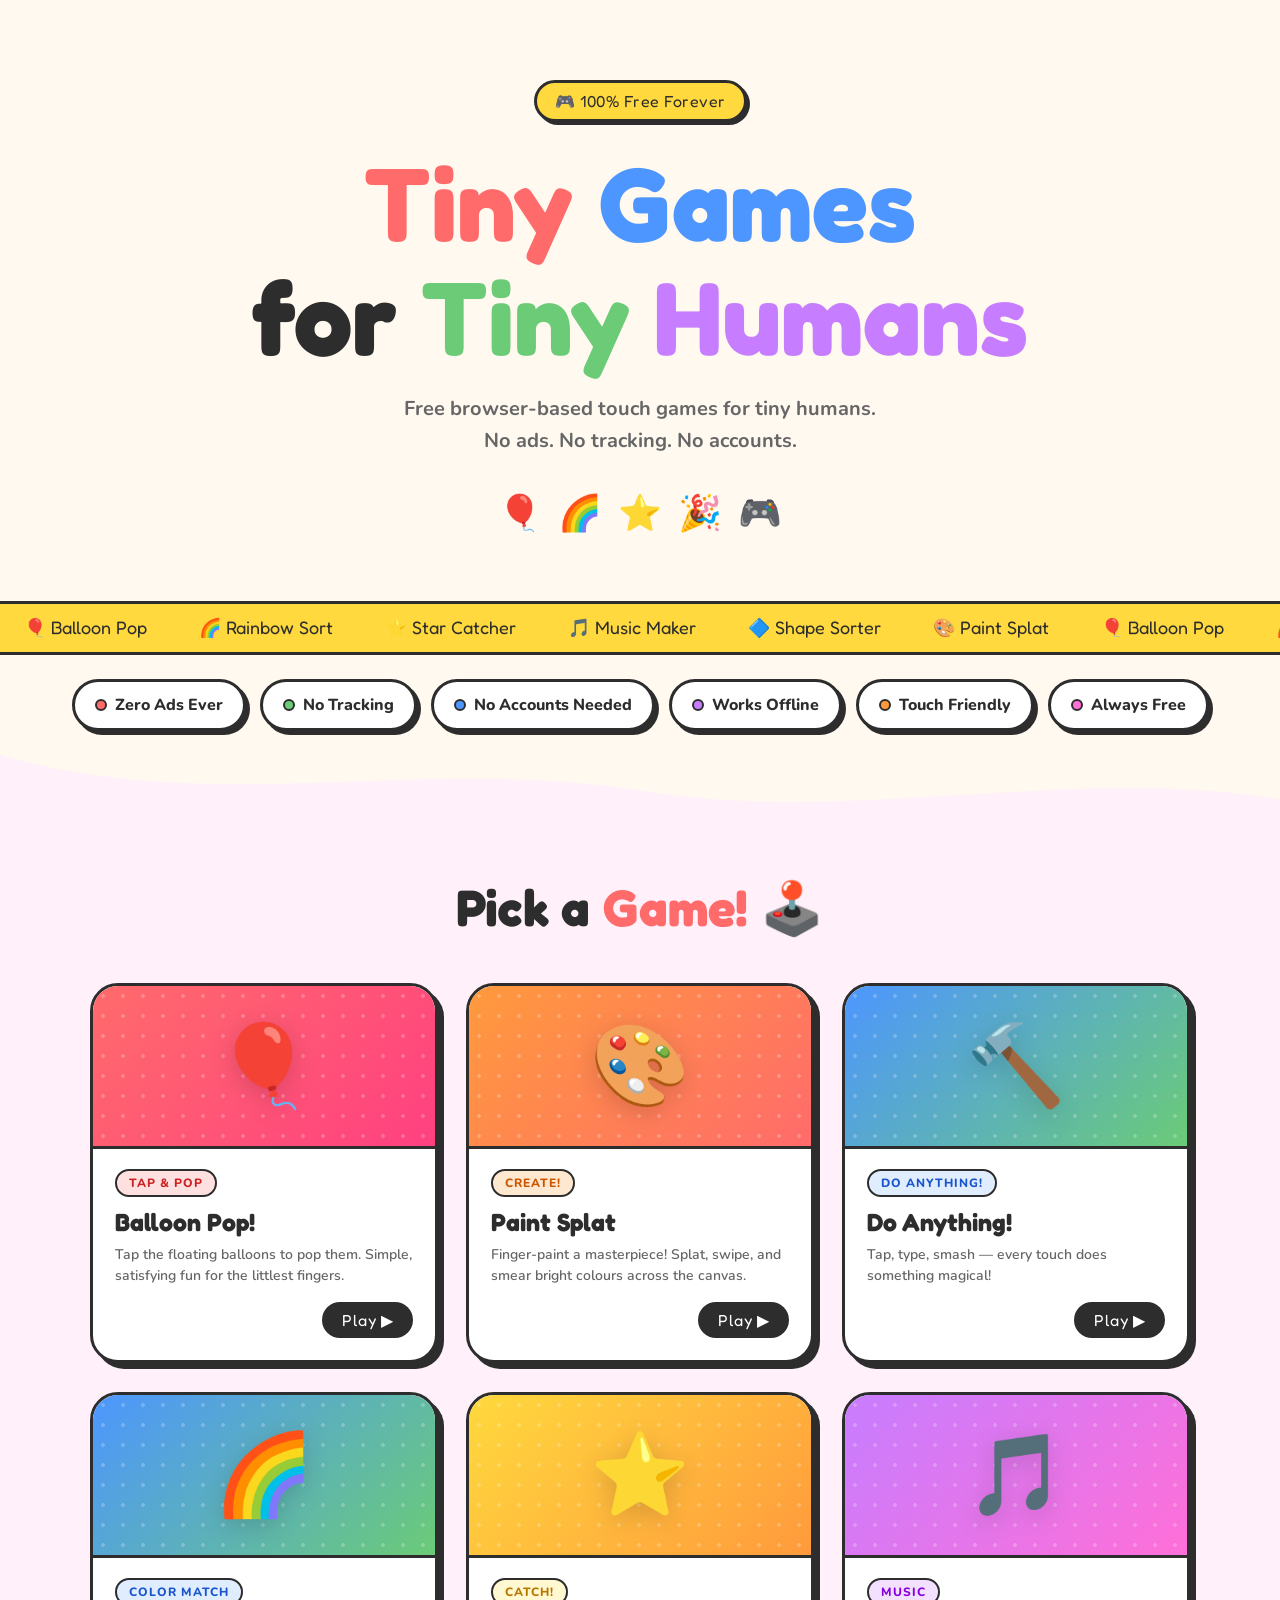
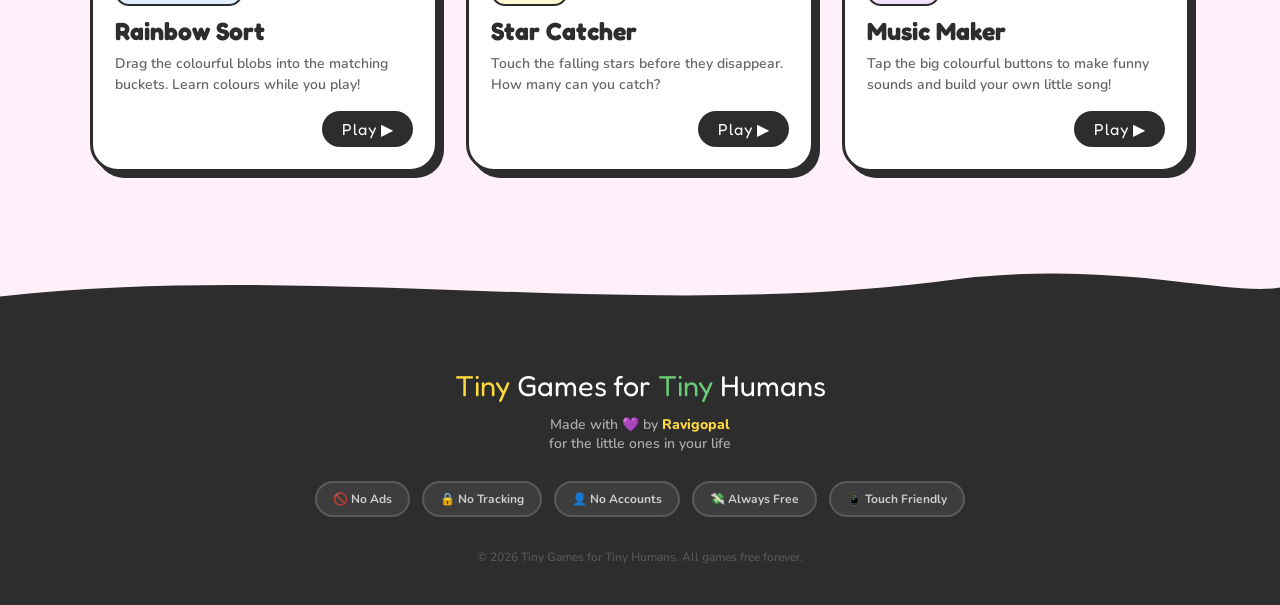
==== commit 2aa09a73: "Adds music maker game" ====
--- a/index.html
+++ b/index.html
@@ -382,13 +382,13 @@
             </div>
           </a>
 
-          <!-- ·· Music Maker — coming soon ·· -->
-          <div
-            class="game-card card-coming"
-            role="listitem"
-            aria-label="Music Maker — coming soon"
-          >
-            <div class="coming-ribbon" aria-hidden="true">Coming Soon!</div>
+          <!-- ·· Music Maker ·· -->
+          <a
+            href="games/music-maker/"
+            class="game-card"
+            role="listitem"
+            aria-label="Music Maker — tap the big colourful buttons to make funny sounds and build your own little song! Play now."
+          >
             <div
               class="card-thumb"
               style="
@@ -417,10 +417,10 @@
                 your own little song!
               </p>
               <div class="card-meta">
-                <span class="sr-only">Coming soon</span>
-              </div>
-            </div>
-          </div>
+                <span class="play-label" aria-hidden="true">Play ▶</span>
+              </div>
+            </div>
+          </a>
 
           <!-- ·· Shape Sorter — coming soon ·· -->
           <!-- <div
